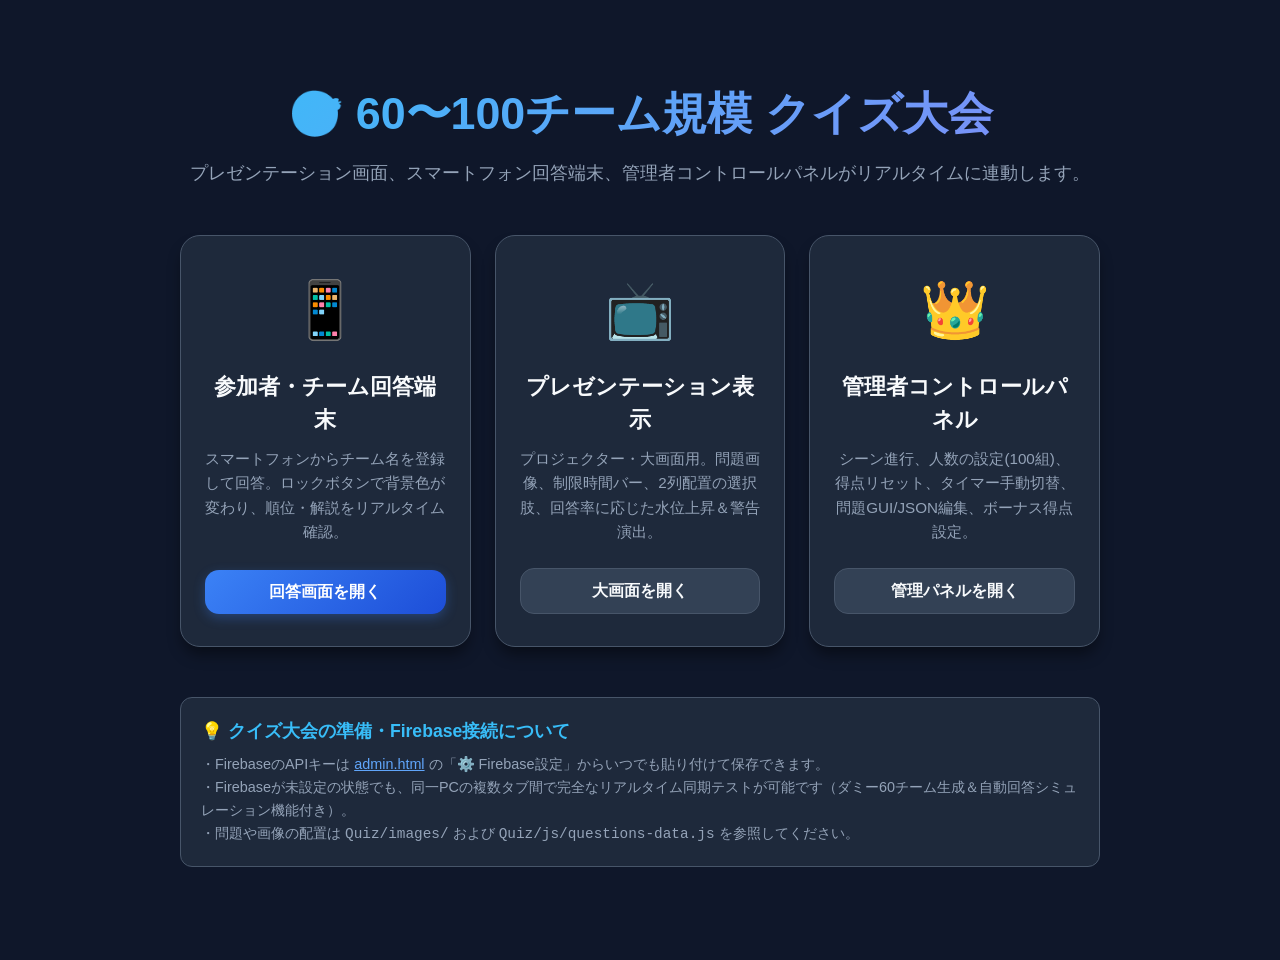
==== Quiz/index.html @ efd76987 "first commit" ====
<!DOCTYPE html>
<html lang="ja">
<head>
  <meta charset="UTF-8">
  <meta name="viewport" content="width=device-width, initial-scale=1.0">
  <title>クイズ大会 一括管理システム</title>
  <link rel="stylesheet" href="css/common.css">
  <style>
    .portal-container {
      max-width: 960px;
      margin: 60px auto;
      padding: 20px;
      text-align: center;
    }
    .portal-title {
      font-size: 2.8rem;
      font-weight: 900;
      margin-bottom: 12px;
      background: linear-gradient(135deg, #38bdf8, #818cf8);
      -webkit-background-clip: text;
      -webkit-text-fill-color: transparent;
    }
    .portal-desc {
      color: var(--text-muted);
      font-size: 1.15rem;
      margin-bottom: 48px;
    }
    .portal-grid {
      display: grid;
      grid-template-columns: repeat(auto-fit, minmax(280px, 1fr));
      gap: 24px;
    }
    .portal-card {
      background: var(--bg-secondary);
      border: 1px solid var(--border-color);
      border-radius: var(--radius-lg);
      padding: 32px 24px;
      display: flex;
      flex-direction: column;
      align-items: center;
      text-decoration: none;
      color: inherit;
      box-shadow: var(--shadow-lg);
      transition: all 0.3s ease;
    }
    .portal-card:hover {
      transform: translateY(-6px);
      border-color: var(--primary);
      box-shadow: 0 12px 24px rgba(59, 130, 246, 0.25);
    }
    .portal-icon {
      font-size: 3.5rem;
      margin-bottom: 18px;
    }
    .portal-card-title {
      font-size: 1.4rem;
      font-weight: 800;
      margin-bottom: 10px;
    }
    .portal-card-desc {
      font-size: 0.95rem;
      color: var(--text-muted);
      line-height: 1.6;
      margin-bottom: 24px;
      flex: 1;
    }
    .portal-badge {
      font-size: 0.85rem;
      padding: 4px 12px;
      border-radius: var(--radius-full);
      background: #334155;
      color: #38bdf8;
      font-weight: 700;
    }
  </style>
</head>
<body>
  <div class="portal-container">
    <h1 class="portal-title">🎯 60〜100チーム規模 クイズ大会</h1>
    <p class="portal-desc">
      プレゼンテーション画面、スマートフォン回答端末、管理者コントロールパネルがリアルタイムに連動します。
    </p>

    <div class="portal-grid">
      
      <!-- 参加者端末 -->
      <a href="player.html" class="portal-card">
        <div class="portal-icon">📱</div>
        <div class="portal-card-title">参加者・チーム回答端末</div>
        <div class="portal-card-desc">
          スマートフォンからチーム名を登録して回答。ロックボタンで背景色が変わり、順位・解説をリアルタイム確認。
        </div>
        <span class="btn btn-primary" style="width: 100%;">回答画面を開く</span>
      </a>

      <!-- プレゼンテーション表示 -->
      <a href="presentation.html" target="_blank" class="portal-card">
        <div class="portal-icon">📺</div>
        <div class="portal-card-title">プレゼンテーション表示</div>
        <div class="portal-card-desc">
          プロジェクター・大画面用。問題画像、制限時間バー、2列配置の選択肢、回答率に応じた水位上昇＆警告演出。
        </div>
        <span class="btn btn-secondary" style="width: 100%;">大画面を開く</span>
      </a>

      <!-- 管理者コントロール -->
      <a href="admin.html" target="_blank" class="portal-card">
        <div class="portal-icon">👑</div>
        <div class="portal-card-title">管理者コントロールパネル</div>
        <div class="portal-card-desc">
          シーン進行、人数の設定(100組)、得点リセット、タイマー手動切替、問題GUI/JSON編集、ボーナス得点設定。
        </div>
        <span class="btn btn-secondary" style="width: 100%;">管理パネルを開く</span>
      </a>

    </div>

    <div style="margin-top: 50px; padding: 20px; background: #1e293b; border-radius: 12px; border: 1px solid #475569; text-align: left;">
      <h3 style="margin-bottom: 8px; font-size: 1.1rem; color: #38bdf8;">💡 クイズ大会の準備・Firebase接続について</h3>
      <p style="font-size: 0.9rem; color: #94a3b8; line-height: 1.6;">
        ・FirebaseのAPIキーは <a href="admin.html" style="color: #60a5fa;">admin.html</a> の「⚙️ Firebase設定」からいつでも貼り付けて保存できます。<br>
        ・Firebaseが未設定の状態でも、同一PCの複数タブ間で完全なリアルタイム同期テストが可能です（ダミー60チーム生成＆自動回答シミュレーション機能付き）。<br>
        ・問題や画像の配置は <code>Quiz/images/</code> および <code>Quiz/js/questions-data.js</code> を参照してください。
      </p>
    </div>
  </div>
</body>
</html>
---- Quiz/css/common.css ----
/* =========================================================
   クイズ大会Webアプリ 共通CSS
   ========================================================= */

:root {
  /* 選択肢カラー指定 (1: 赤, 2: 青, 3: 黄色, 4: 緑, 5: 水色, 6: 紫) */
  --opt-1: #e53e3e;
  --opt-1-dark: #b91c1c;
  --opt-1-bg: rgba(229, 62, 62, 0.15);

  --opt-2: #2563eb;
  --opt-2-dark: #1d4ed8;
  --opt-2-bg: rgba(37, 99, 235, 0.15);

  --opt-3: #d97706;
  --opt-3-dark: #b45309;
  --opt-3-bg: rgba(217, 119, 6, 0.15);

  --opt-4: #16a34a;
  --opt-4-dark: #15803d;
  --opt-4-bg: rgba(22, 163, 74, 0.15);

  --opt-5: #0284c7;
  --opt-5-dark: #0369a1;
  --opt-5-bg: rgba(2, 132, 199, 0.15);

  --opt-6: #9333ea;
  --opt-6-dark: #7e22ce;
  --opt-6-bg: rgba(147, 51, 234, 0.15);

  /* システムテーマカラー */
  --bg-primary: #0f172a;
  --bg-secondary: #1e293b;
  --bg-card: #334155;
  --text-main: #f8fafc;
  --text-muted: #94a3b8;
  --border-color: #475569;
  --primary: #3b82f6;
  --primary-hover: #1d4ed8;
  --accent: #f59e0b;
  --success: #10b981;
  --danger: #ef4444;

  --shadow-sm: 0 1px 2px 0 rgba(0, 0, 0, 0.25);
  --shadow-md: 0 4px 6px -1px rgba(0, 0, 0, 0.35);
  --shadow-lg: 0 10px 15px -3px rgba(0, 0, 0, 0.45);
  --shadow-xl: 0 20px 25px -5px rgba(0, 0, 0, 0.55);

  --radius-sm: 8px;
  --radius-md: 14px;
  --radius-lg: 20px;
  --radius-full: 9999px;
}

* {
  box-sizing: border-box;
  margin: 0;
  padding: 0;
  -webkit-tap-highlight-color: transparent;
}

body {
  font-family: -apple-system, BlinkMacSystemFont, "Segoe UI", Roboto, "Hiragino Sans", "Hiragino Kaku Gothic ProN", "Yu Gothic", sans-serif;
  background-color: var(--bg-primary);
  color: var(--text-main);
  min-height: 100vh;
  line-height: 1.5;
  overflow-x: hidden;
}

/* 汎用ボタンスタイル */
.btn {
  display: inline-flex;
  align-items: center;
  justify-content: center;
  gap: 8px;
  padding: 10px 20px;
  font-size: 1rem;
  font-weight: 600;
  border-radius: var(--radius-md);
  border: none;
  cursor: pointer;
  transition: all 0.2s ease;
  text-decoration: none;
}

.btn:active {
  transform: scale(0.98);
}

.btn-primary {
  background: linear-gradient(135deg, #3b82f6, #1d4ed8);
  color: white;
  box-shadow: 0 4px 12px rgba(59, 130, 246, 0.3);
}
.btn-primary:hover {
  background: linear-gradient(135deg, #2563eb, #1e40af);
}

.btn-success {
  background: linear-gradient(135deg, #10b981, #059669);
  color: white;
}
.btn-danger {
  background: linear-gradient(135deg, #ef4444, #dc2626);
  color: white;
}
.btn-secondary {
  background: var(--bg-card);
  color: var(--text-main);
  border: 1px solid var(--border-color);
}
.btn-secondary:hover {
  background: #475569;
}

/* モーダル */
.modal-overlay {
  position: fixed;
  top: 0;
  left: 0;
  right: 0;
  bottom: 0;
  background: rgba(0, 0, 0, 0.75);
  backdrop-filter: blur(4px);
  display: flex;
  align-items: center;
  justify-content: center;
  z-index: 1000;
  opacity: 0;
  pointer-events: none;
  transition: opacity 0.25s ease;
}

.modal-overlay.active {
  opacity: 1;
  pointer-events: auto;
}

.modal-card {
  background: var(--bg-secondary);
  border: 1px solid var(--border-color);
  border-radius: var(--radius-lg);
  padding: 24px;
  max-width: 600px;
  width: 90%;
  max-height: 85vh;
  overflow-y: auto;
  box-shadow: var(--shadow-xl);
}

.modal-header {
  display: flex;
  justify-content: space-between;
  align-items: center;
  margin-bottom: 20px;
}

.modal-header h2 {
  font-size: 1.3rem;
  font-weight: 700;
}

.modal-close {
  background: none;
  border: none;
  color: var(--text-muted);
  font-size: 1.5rem;
  cursor: pointer;
}
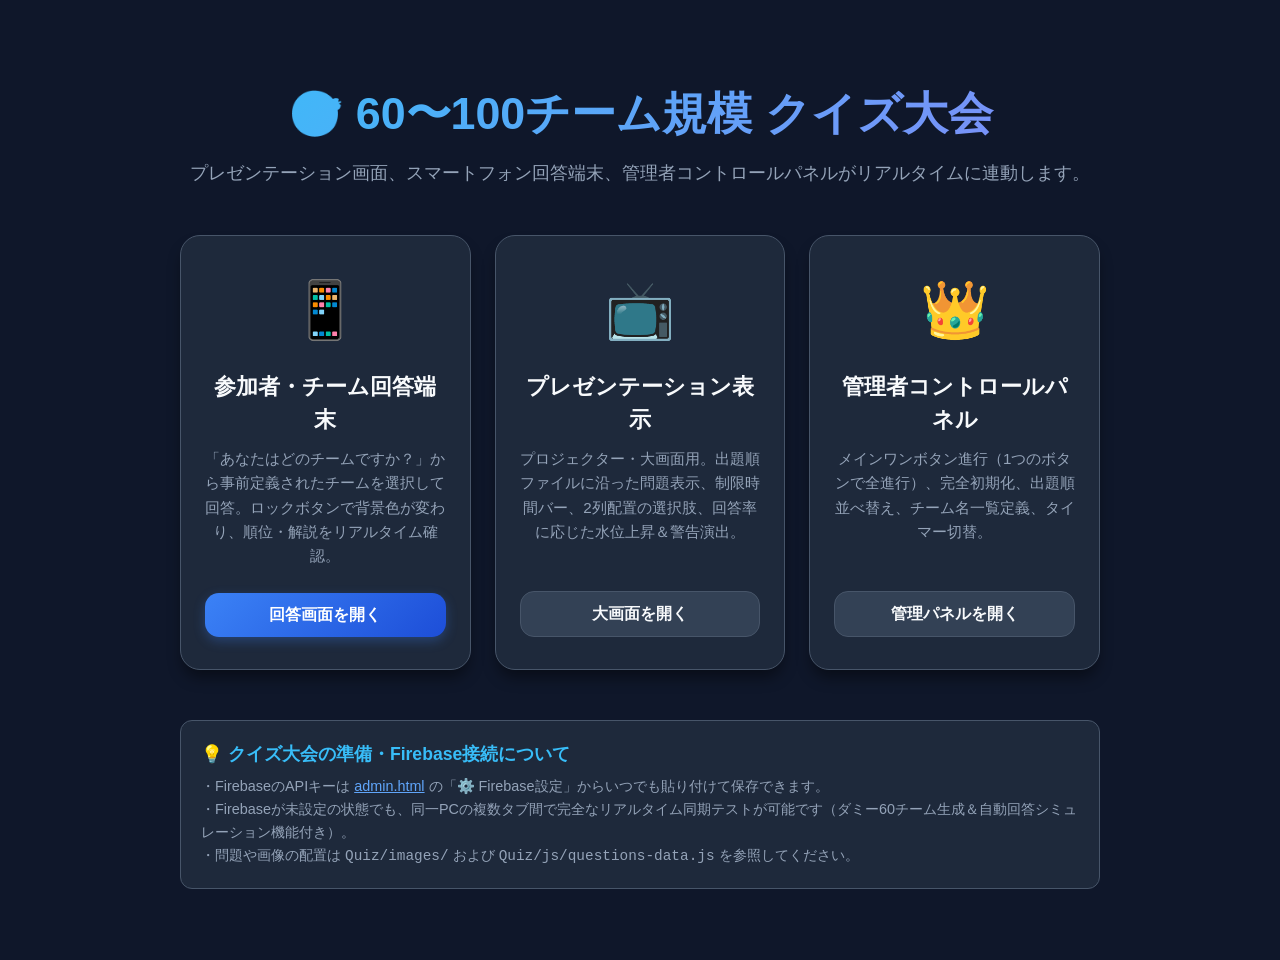
==== commit 2921daaf: "ああ" ====
--- a/Quiz/index.html
+++ b/Quiz/index.html
@@ -88,7 +88,7 @@
         <div class="portal-icon">📱</div>
         <div class="portal-card-title">参加者・チーム回答端末</div>
         <div class="portal-card-desc">
-          スマートフォンからチーム名を登録して回答。ロックボタンで背景色が変わり、順位・解説をリアルタイム確認。
+          「あなたはどのチームですか？」から事前定義されたチームを選択して回答。ロックボタンで背景色が変わり、順位・解説をリアルタイム確認。
         </div>
         <span class="btn btn-primary" style="width: 100%;">回答画面を開く</span>
       </a>
@@ -98,7 +98,7 @@
         <div class="portal-icon">📺</div>
         <div class="portal-card-title">プレゼンテーション表示</div>
         <div class="portal-card-desc">
-          プロジェクター・大画面用。問題画像、制限時間バー、2列配置の選択肢、回答率に応じた水位上昇＆警告演出。
+          プロジェクター・大画面用。出題順ファイルに沿った問題表示、制限時間バー、2列配置の選択肢、回答率に応じた水位上昇＆警告演出。
         </div>
         <span class="btn btn-secondary" style="width: 100%;">大画面を開く</span>
       </a>
@@ -108,7 +108,7 @@
         <div class="portal-icon">👑</div>
         <div class="portal-card-title">管理者コントロールパネル</div>
         <div class="portal-card-desc">
-          シーン進行、人数の設定(100組)、得点リセット、タイマー手動切替、問題GUI/JSON編集、ボーナス得点設定。
+          メインワンボタン進行（1つのボタンで全進行）、完全初期化、出題順並べ替え、チーム名一覧定義、タイマー切替。
         </div>
         <span class="btn btn-secondary" style="width: 100%;">管理パネルを開く</span>
       </a>
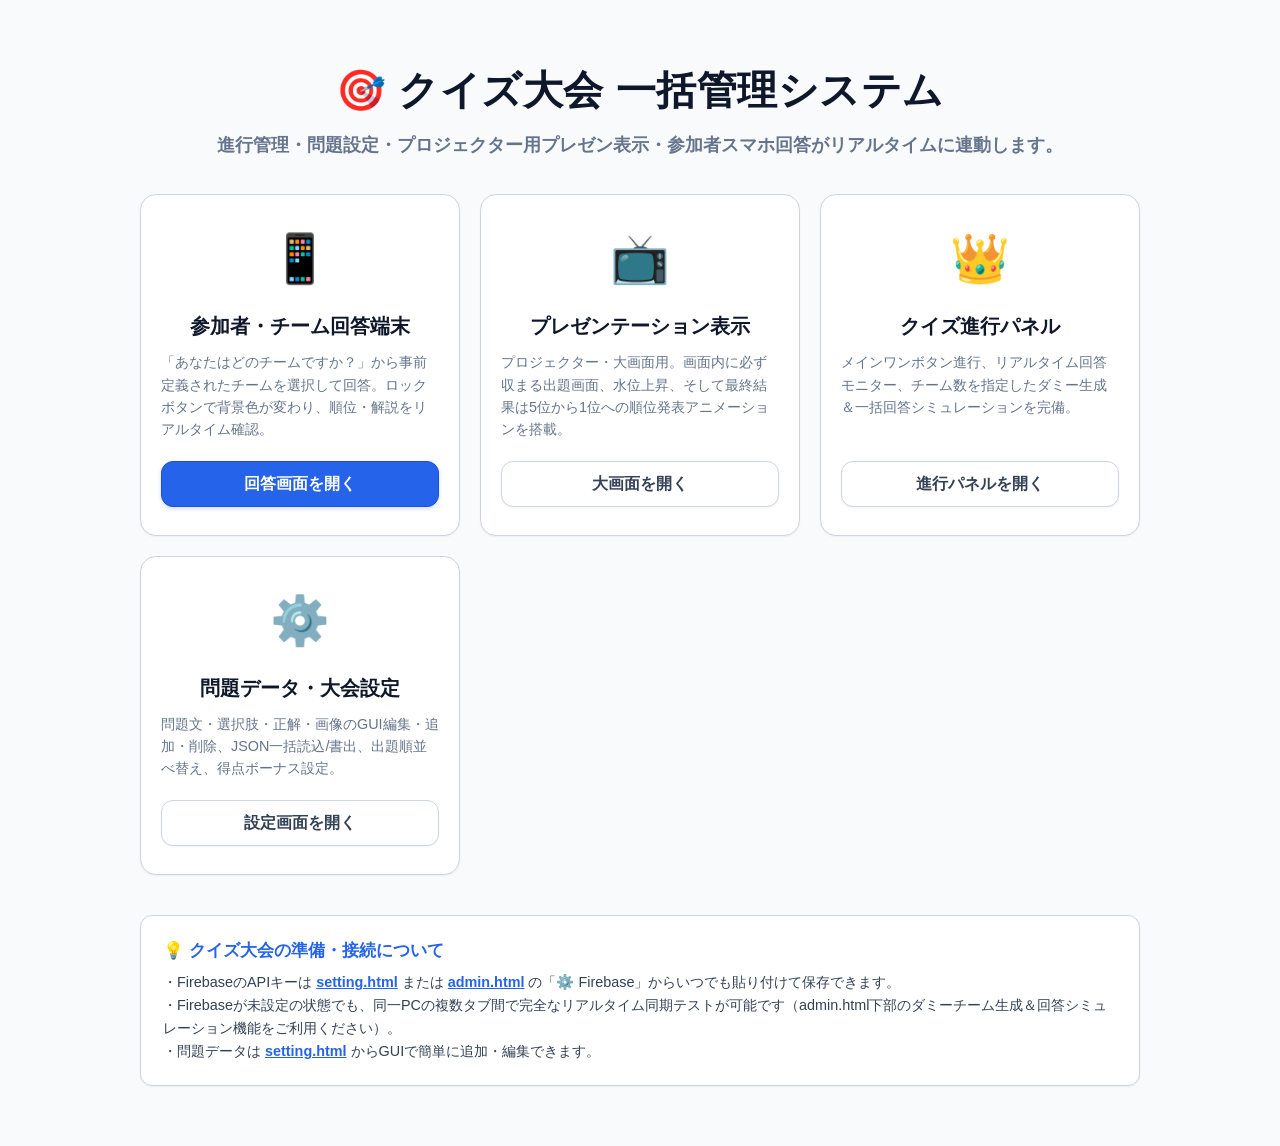
==== commit 2a97e8b8: "a" ====
--- a/Quiz/index.html
+++ b/Quiz/index.html
@@ -6,79 +6,97 @@
   <title>クイズ大会 一括管理システム</title>
   <link rel="stylesheet" href="css/common.css">
   <style>
+    body {
+      background-color: #f8fafc;
+      color: #0f172a;
+    }
     .portal-container {
-      max-width: 960px;
-      margin: 60px auto;
+      max-width: 1040px;
+      margin: 40px auto;
       padding: 20px;
       text-align: center;
     }
     .portal-title {
-      font-size: 2.8rem;
+      font-size: 2.5rem;
       font-weight: 900;
       margin-bottom: 12px;
-      background: linear-gradient(135deg, #38bdf8, #818cf8);
-      -webkit-background-clip: text;
-      -webkit-text-fill-color: transparent;
+      color: #0f172a;
+      letter-spacing: 0.5px;
     }
     .portal-desc {
-      color: var(--text-muted);
-      font-size: 1.15rem;
-      margin-bottom: 48px;
+      color: #64748b;
+      font-size: 1.1rem;
+      font-weight: 600;
+      margin-bottom: 36px;
     }
     .portal-grid {
       display: grid;
-      grid-template-columns: repeat(auto-fit, minmax(280px, 1fr));
-      gap: 24px;
+      grid-template-columns: repeat(auto-fit, minmax(240px, 1fr));
+      gap: 20px;
     }
     .portal-card {
-      background: var(--bg-secondary);
-      border: 1px solid var(--border-color);
+      background: #ffffff;
+      border: 1.5px solid #cbd5e1;
       border-radius: var(--radius-lg);
-      padding: 32px 24px;
+      padding: 28px 20px;
       display: flex;
       flex-direction: column;
       align-items: center;
       text-decoration: none;
       color: inherit;
-      box-shadow: var(--shadow-lg);
-      transition: all 0.3s ease;
+      box-shadow: var(--shadow-sm);
+      transition: all 0.2s ease;
     }
     .portal-card:hover {
-      transform: translateY(-6px);
+      transform: translateY(-4px);
       border-color: var(--primary);
-      box-shadow: 0 12px 24px rgba(59, 130, 246, 0.25);
+      box-shadow: 0 10px 20px rgba(37, 99, 235, 0.12);
     }
     .portal-icon {
-      font-size: 3.5rem;
-      margin-bottom: 18px;
+      font-size: 3rem;
+      margin-bottom: 16px;
     }
     .portal-card-title {
-      font-size: 1.4rem;
+      font-size: 1.25rem;
       font-weight: 800;
       margin-bottom: 10px;
+      color: #0f172a;
     }
     .portal-card-desc {
-      font-size: 0.95rem;
-      color: var(--text-muted);
+      font-size: 0.9rem;
+      color: #64748b;
+      line-height: 1.55;
+      margin-bottom: 20px;
+      flex: 1;
+      text-align: left;
+    }
+    .info-card {
+      margin-top: 40px;
+      padding: 22px;
+      background: #ffffff;
+      border-radius: 12px;
+      border: 1.5px solid #cbd5e1;
+      text-align: left;
+      box-shadow: var(--shadow-sm);
+    }
+    .info-card h3 {
+      margin-bottom: 8px;
+      font-size: 1.05rem;
+      font-weight: 800;
+      color: #2563eb;
+    }
+    .info-card p {
+      font-size: 0.9rem;
+      color: #334155;
       line-height: 1.6;
-      margin-bottom: 24px;
-      flex: 1;
-    }
-    .portal-badge {
-      font-size: 0.85rem;
-      padding: 4px 12px;
-      border-radius: var(--radius-full);
-      background: #334155;
-      color: #38bdf8;
-      font-weight: 700;
     }
   </style>
 </head>
 <body>
   <div class="portal-container">
-    <h1 class="portal-title">🎯 60〜100チーム規模 クイズ大会</h1>
+    <h1 class="portal-title">🎯 クイズ大会 一括管理システム</h1>
     <p class="portal-desc">
-      プレゼンテーション画面、スマートフォン回答端末、管理者コントロールパネルがリアルタイムに連動します。
+      進行管理・問題設定・プロジェクター用プレゼン表示・参加者スマホ回答がリアルタイムに連動します。
     </p>
 
     <div class="portal-grid">
@@ -98,29 +116,39 @@
         <div class="portal-icon">📺</div>
         <div class="portal-card-title">プレゼンテーション表示</div>
         <div class="portal-card-desc">
-          プロジェクター・大画面用。出題順ファイルに沿った問題表示、制限時間バー、2列配置の選択肢、回答率に応じた水位上昇＆警告演出。
+          プロジェクター・大画面用。画面内に必ず収まる出題画面、水位上昇、そして最終結果は5位から1位への順位発表アニメーションを搭載。
         </div>
         <span class="btn btn-secondary" style="width: 100%;">大画面を開く</span>
       </a>
 
-      <!-- 管理者コントロール -->
+      <!-- 進行コントロール -->
       <a href="admin.html" target="_blank" class="portal-card">
         <div class="portal-icon">👑</div>
-        <div class="portal-card-title">管理者コントロールパネル</div>
+        <div class="portal-card-title">クイズ進行パネル</div>
         <div class="portal-card-desc">
-          メインワンボタン進行（1つのボタンで全進行）、完全初期化、出題順並べ替え、チーム名一覧定義、タイマー切替。
+          メインワンボタン進行、リアルタイム回答モニター、チーム数を指定したダミー生成＆一括回答シミュレーションを完備。
         </div>
-        <span class="btn btn-secondary" style="width: 100%;">管理パネルを開く</span>
+        <span class="btn btn-secondary" style="width: 100%;">進行パネルを開く</span>
+      </a>
+
+      <!-- 問題・大会設定 -->
+      <a href="setting.html" target="_blank" class="portal-card">
+        <div class="portal-icon">⚙️</div>
+        <div class="portal-card-title">問題データ・大会設定</div>
+        <div class="portal-card-desc">
+          問題文・選択肢・正解・画像のGUI編集・追加・削除、JSON一括読込/書出、出題順並べ替え、得点ボーナス設定。
+        </div>
+        <span class="btn btn-secondary" style="width: 100%;">設定画面を開く</span>
       </a>
 
     </div>
 
-    <div style="margin-top: 50px; padding: 20px; background: #1e293b; border-radius: 12px; border: 1px solid #475569; text-align: left;">
-      <h3 style="margin-bottom: 8px; font-size: 1.1rem; color: #38bdf8;">💡 クイズ大会の準備・Firebase接続について</h3>
-      <p style="font-size: 0.9rem; color: #94a3b8; line-height: 1.6;">
-        ・FirebaseのAPIキーは <a href="admin.html" style="color: #60a5fa;">admin.html</a> の「⚙️ Firebase設定」からいつでも貼り付けて保存できます。<br>
-        ・Firebaseが未設定の状態でも、同一PCの複数タブ間で完全なリアルタイム同期テストが可能です（ダミー60チーム生成＆自動回答シミュレーション機能付き）。<br>
-        ・問題や画像の配置は <code>Quiz/images/</code> および <code>Quiz/js/questions-data.js</code> を参照してください。
+    <div class="info-card">
+      <h3>💡 クイズ大会の準備・接続について</h3>
+      <p>
+        ・FirebaseのAPIキーは <a href="setting.html" style="color: #2563eb; font-weight: 700;">setting.html</a> または <a href="admin.html" style="color: #2563eb; font-weight: 700;">admin.html</a> の「⚙️ Firebase」からいつでも貼り付けて保存できます。<br>
+        ・Firebaseが未設定の状態でも、同一PCの複数タブ間で完全なリアルタイム同期テストが可能です（admin.html下部のダミーチーム生成＆回答シミュレーション機能をご利用ください）。<br>
+        ・問題データは <a href="setting.html" style="color: #2563eb; font-weight: 700;">setting.html</a> からGUIで簡単に追加・編集できます。
       </p>
     </div>
   </div>
--- a/Quiz/css/common.css
+++ b/Quiz/css/common.css
@@ -1,54 +1,61 @@
 /* =========================================================
-   クイズ大会Webアプリ 共通CSS
+   クイズ大会Webアプリ 共通CSS (白基調・メリハリ・ソリッドデザイン)
    ========================================================= */
 
 :root {
   /* 選択肢カラー指定 (1: 赤, 2: 青, 3: 黄色, 4: 緑, 5: 水色, 6: 紫) */
-  --opt-1: #e53e3e;
+  --opt-1: #dc2626;
   --opt-1-dark: #b91c1c;
-  --opt-1-bg: rgba(229, 62, 62, 0.15);
+  --opt-1-bg: #fef2f2;
+  --opt-1-border: #f87171;
 
   --opt-2: #2563eb;
   --opt-2-dark: #1d4ed8;
-  --opt-2-bg: rgba(37, 99, 235, 0.15);
+  --opt-2-bg: #eff6ff;
+  --opt-2-border: #60a5fa;
 
   --opt-3: #d97706;
   --opt-3-dark: #b45309;
-  --opt-3-bg: rgba(217, 119, 6, 0.15);
+  --opt-3-bg: #fffbeb;
+  --opt-3-border: #fbbf24;
 
   --opt-4: #16a34a;
   --opt-4-dark: #15803d;
-  --opt-4-bg: rgba(22, 163, 74, 0.15);
+  --opt-4-bg: #f0fdf4;
+  --opt-4-border: #4ade80;
 
   --opt-5: #0284c7;
   --opt-5-dark: #0369a1;
-  --opt-5-bg: rgba(2, 132, 199, 0.15);
-
-  --opt-6: #9333ea;
-  --opt-6-dark: #7e22ce;
-  --opt-6-bg: rgba(147, 51, 234, 0.15);
-
-  /* システムテーマカラー */
-  --bg-primary: #0f172a;
-  --bg-secondary: #1e293b;
-  --bg-card: #334155;
-  --text-main: #f8fafc;
-  --text-muted: #94a3b8;
-  --border-color: #475569;
-  --primary: #3b82f6;
+  --opt-5-bg: #f0f9ff;
+  --opt-5-border: #38bdf8;
+
+  --opt-6: #7c3aed;
+  --opt-6-dark: #6d28d9;
+  --opt-6-bg: #faf5ff;
+  --opt-6-border: #a78bfa;
+
+  /* システムテーマカラー (白基調・ソリッド) */
+  --bg-primary: #f8fafc;
+  --bg-secondary: #ffffff;
+  --bg-card: #ffffff;
+  --text-main: #0f172a;
+  --text-muted: #64748b;
+  --border-color: #e2e8f0;
+  --border-strong: #cbd5e1;
+  --primary: #2563eb;
   --primary-hover: #1d4ed8;
-  --accent: #f59e0b;
-  --success: #10b981;
-  --danger: #ef4444;
-
-  --shadow-sm: 0 1px 2px 0 rgba(0, 0, 0, 0.25);
-  --shadow-md: 0 4px 6px -1px rgba(0, 0, 0, 0.35);
-  --shadow-lg: 0 10px 15px -3px rgba(0, 0, 0, 0.45);
-  --shadow-xl: 0 20px 25px -5px rgba(0, 0, 0, 0.55);
+  --accent: #d97706;
+  --success: #16a34a;
+  --danger: #dc2626;
+
+  --shadow-sm: 0 1px 2px 0 rgba(0, 0, 0, 0.05);
+  --shadow-md: 0 4px 6px -1px rgba(0, 0, 0, 0.08), 0 2px 4px -2px rgba(0, 0, 0, 0.04);
+  --shadow-lg: 0 10px 15px -3px rgba(0, 0, 0, 0.08), 0 4px 6px -4px rgba(0, 0, 0, 0.04);
+  --shadow-xl: 0 20px 25px -5px rgba(0, 0, 0, 0.1), 0 8px 10px -6px rgba(0, 0, 0, 0.04);
 
   --radius-sm: 8px;
-  --radius-md: 14px;
-  --radius-lg: 20px;
+  --radius-md: 12px;
+  --radius-lg: 16px;
   --radius-full: 9999px;
 }
 
@@ -68,7 +75,7 @@
   overflow-x: hidden;
 }
 
-/* 汎用ボタンスタイル */
+/* 汎用ボタンスタイル (グラデーションなし・ソリッド) */
 .btn {
   display: inline-flex;
   align-items: center;
@@ -76,11 +83,11 @@
   gap: 8px;
   padding: 10px 20px;
   font-size: 1rem;
-  font-weight: 600;
+  font-weight: 700;
   border-radius: var(--radius-md);
-  border: none;
+  border: 1px solid transparent;
   cursor: pointer;
-  transition: all 0.2s ease;
+  transition: background-color 0.15s ease, border-color 0.15s ease, transform 0.1s ease, box-shadow 0.15s ease;
   text-decoration: none;
 }
 
@@ -89,29 +96,82 @@
 }
 
 .btn-primary {
-  background: linear-gradient(135deg, #3b82f6, #1d4ed8);
-  color: white;
-  box-shadow: 0 4px 12px rgba(59, 130, 246, 0.3);
+  background-color: var(--primary);
+  color: #ffffff;
+  border-color: var(--primary-hover);
+  box-shadow: 0 2px 4px rgba(37, 99, 235, 0.2);
 }
 .btn-primary:hover {
-  background: linear-gradient(135deg, #2563eb, #1e40af);
+  background-color: var(--primary-hover);
 }
 
 .btn-success {
-  background: linear-gradient(135deg, #10b981, #059669);
-  color: white;
-}
+  background-color: var(--success);
+  color: #ffffff;
+  border-color: #15803d;
+  box-shadow: 0 2px 4px rgba(22, 163, 74, 0.2);
+}
+.btn-success:hover {
+  background-color: #15803d;
+}
+
 .btn-danger {
-  background: linear-gradient(135deg, #ef4444, #dc2626);
-  color: white;
-}
+  background-color: var(--danger);
+  color: #ffffff;
+  border-color: #b91c1c;
+  box-shadow: 0 2px 4px rgba(220, 38, 38, 0.2);
+}
+.btn-danger:hover {
+  background-color: #b91c1c;
+}
+
 .btn-secondary {
-  background: var(--bg-card);
-  color: var(--text-main);
-  border: 1px solid var(--border-color);
+  background-color: #ffffff;
+  color: #334155;
+  border: 1px solid var(--border-strong);
+  box-shadow: var(--shadow-sm);
 }
 .btn-secondary:hover {
-  background: #475569;
+  background-color: #f1f5f9;
+  border-color: #94a3b8;
+  color: #0f172a;
+}
+
+/* フォーム共通スタイル */
+.form-group {
+  margin-bottom: 16px;
+}
+
+.form-label {
+  display: block;
+  font-size: 0.9rem;
+  font-weight: 700;
+  color: #334155;
+  margin-bottom: 6px;
+}
+
+.form-input,
+.form-textarea,
+.q-select-dropdown,
+.register-input {
+  width: 100%;
+  padding: 10px 14px;
+  background-color: #ffffff;
+  border: 1.5px solid var(--border-strong);
+  border-radius: var(--radius-sm);
+  color: #0f172a;
+  font-size: 1rem;
+  font-family: inherit;
+  transition: border-color 0.15s ease, box-shadow 0.15s ease;
+}
+
+.form-input:focus,
+.form-textarea:focus,
+.q-select-dropdown:focus,
+.register-input:focus {
+  outline: none;
+  border-color: var(--primary);
+  box-shadow: 0 0 0 3px rgba(37, 99, 235, 0.15);
 }
 
 /* モーダル */
@@ -121,15 +181,15 @@
   left: 0;
   right: 0;
   bottom: 0;
-  background: rgba(0, 0, 0, 0.75);
-  backdrop-filter: blur(4px);
+  background: rgba(15, 23, 42, 0.6);
+  backdrop-filter: blur(3px);
   display: flex;
   align-items: center;
   justify-content: center;
   z-index: 1000;
   opacity: 0;
   pointer-events: none;
-  transition: opacity 0.25s ease;
+  transition: opacity 0.2s ease;
 }
 
 .modal-overlay.active {
@@ -138,8 +198,8 @@
 }
 
 .modal-card {
-  background: var(--bg-secondary);
-  border: 1px solid var(--border-color);
+  background: #ffffff;
+  border: 1px solid var(--border-strong);
   border-radius: var(--radius-lg);
   padding: 24px;
   max-width: 600px;
@@ -147,18 +207,22 @@
   max-height: 85vh;
   overflow-y: auto;
   box-shadow: var(--shadow-xl);
+  color: var(--text-main);
 }
 
 .modal-header {
   display: flex;
   justify-content: space-between;
   align-items: center;
-  margin-bottom: 20px;
+  margin-bottom: 18px;
+  padding-bottom: 12px;
+  border-bottom: 1px solid var(--border-color);
 }
 
 .modal-header h2 {
-  font-size: 1.3rem;
-  font-weight: 700;
+  font-size: 1.25rem;
+  font-weight: 800;
+  color: #0f172a;
 }
 
 .modal-close {
@@ -167,4 +231,10 @@
   color: var(--text-muted);
   font-size: 1.5rem;
   cursor: pointer;
-}
+  line-height: 1;
+  padding: 4px;
+}
+
+.modal-close:hover {
+  color: #0f172a;
+}
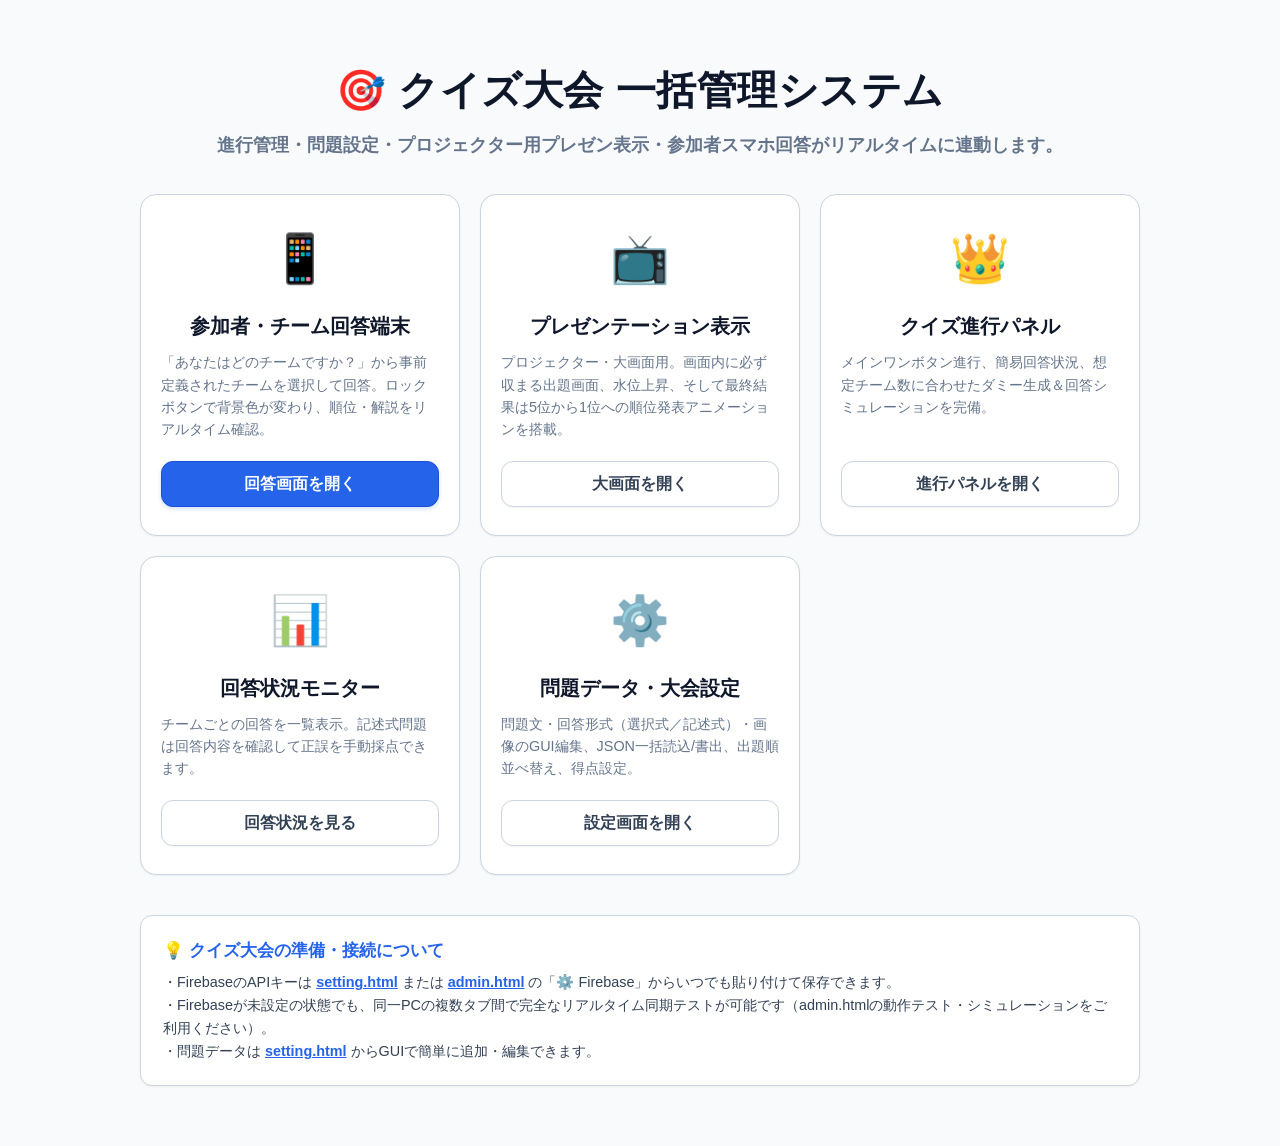
==== commit 9521ace3: "どうかな" ====
--- a/Quiz/index.html
+++ b/Quiz/index.html
@@ -126,9 +126,18 @@
         <div class="portal-icon">👑</div>
         <div class="portal-card-title">クイズ進行パネル</div>
         <div class="portal-card-desc">
-          メインワンボタン進行、リアルタイム回答モニター、チーム数を指定したダミー生成＆一括回答シミュレーションを完備。
+          メインワンボタン進行、簡易回答状況、想定チーム数に合わせたダミー生成＆回答シミュレーションを完備。
         </div>
         <span class="btn btn-secondary" style="width: 100%;">進行パネルを開く</span>
+      </a>
+
+      <a href="monitor.html" target="_blank" class="portal-card">
+        <div class="portal-icon">📊</div>
+        <div class="portal-card-title">回答状況モニター</div>
+        <div class="portal-card-desc">
+          チームごとの回答を一覧表示。記述式問題は回答内容を確認して正誤を手動採点できます。
+        </div>
+        <span class="btn btn-secondary" style="width: 100%;">回答状況を見る</span>
       </a>
 
       <!-- 問題・大会設定 -->
@@ -136,7 +145,7 @@
         <div class="portal-icon">⚙️</div>
         <div class="portal-card-title">問題データ・大会設定</div>
         <div class="portal-card-desc">
-          問題文・選択肢・正解・画像のGUI編集・追加・削除、JSON一括読込/書出、出題順並べ替え、得点ボーナス設定。
+          問題文・回答形式（選択式／記述式）・画像のGUI編集、JSON一括読込/書出、出題順並べ替え、得点設定。
         </div>
         <span class="btn btn-secondary" style="width: 100%;">設定画面を開く</span>
       </a>
@@ -147,7 +156,7 @@
       <h3>💡 クイズ大会の準備・接続について</h3>
       <p>
         ・FirebaseのAPIキーは <a href="setting.html" style="color: #2563eb; font-weight: 700;">setting.html</a> または <a href="admin.html" style="color: #2563eb; font-weight: 700;">admin.html</a> の「⚙️ Firebase」からいつでも貼り付けて保存できます。<br>
-        ・Firebaseが未設定の状態でも、同一PCの複数タブ間で完全なリアルタイム同期テストが可能です（admin.html下部のダミーチーム生成＆回答シミュレーション機能をご利用ください）。<br>
+        ・Firebaseが未設定の状態でも、同一PCの複数タブ間で完全なリアルタイム同期テストが可能です（admin.htmlの動作テスト・シミュレーションをご利用ください）。<br>
         ・問題データは <a href="setting.html" style="color: #2563eb; font-weight: 700;">setting.html</a> からGUIで簡単に追加・編集できます。
       </p>
     </div>
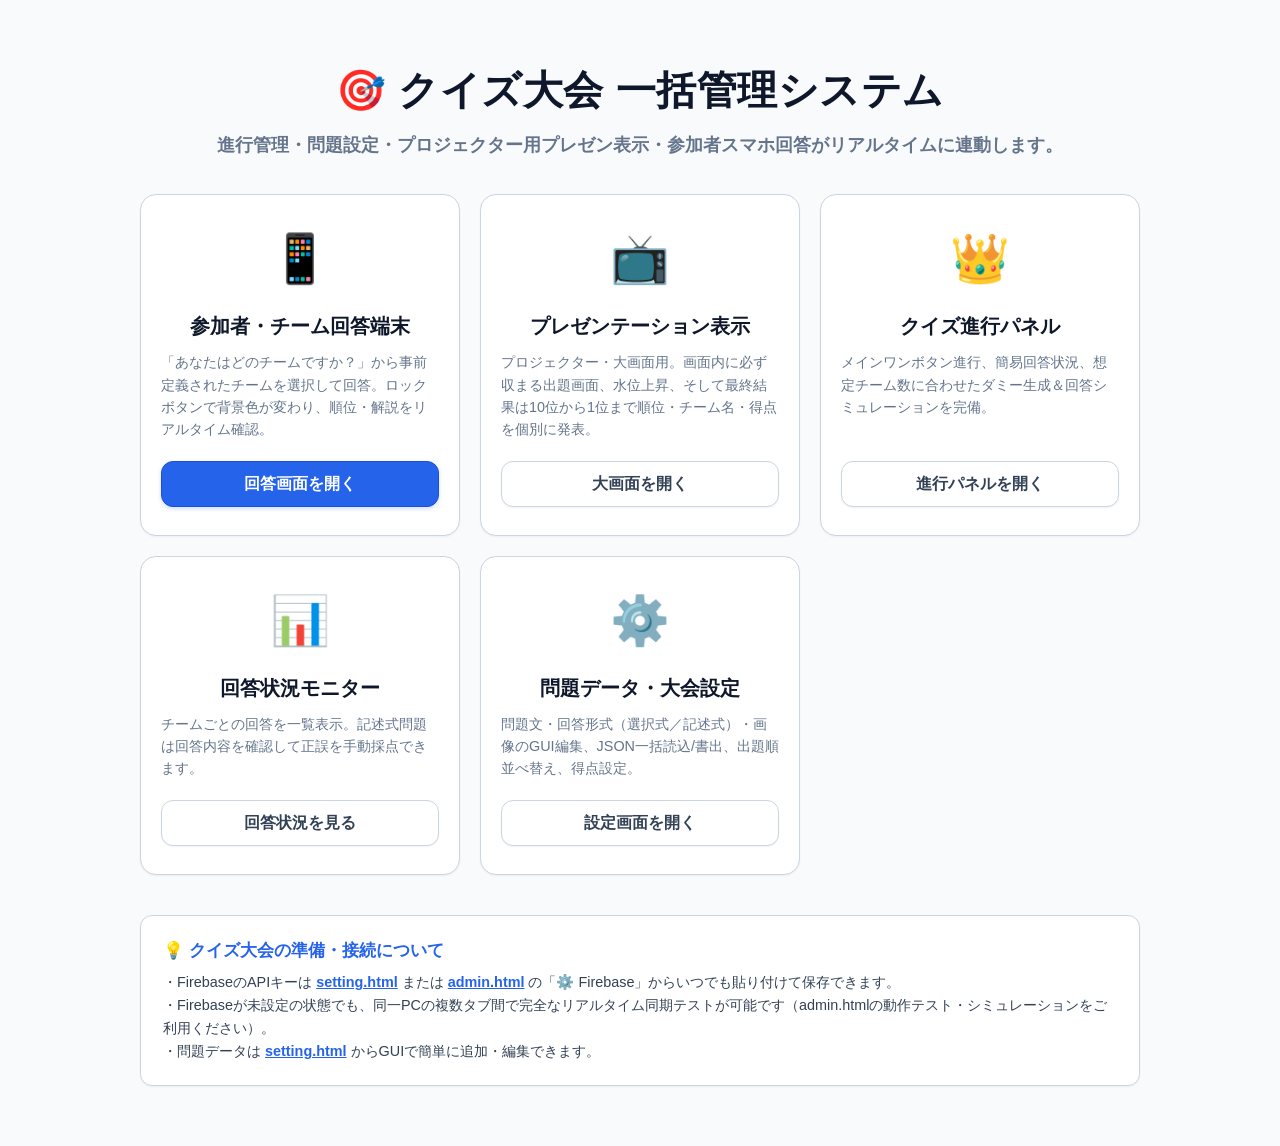
==== commit 13158bca: "どうかい" ====
--- a/Quiz/index.html
+++ b/Quiz/index.html
@@ -116,7 +116,7 @@
         <div class="portal-icon">📺</div>
         <div class="portal-card-title">プレゼンテーション表示</div>
         <div class="portal-card-desc">
-          プロジェクター・大画面用。画面内に必ず収まる出題画面、水位上昇、そして最終結果は5位から1位への順位発表アニメーションを搭載。
+          プロジェクター・大画面用。画面内に必ず収まる出題画面、水位上昇、そして最終結果は10位から1位まで順位・チーム名・得点を個別に発表。
         </div>
         <span class="btn btn-secondary" style="width: 100%;">大画面を開く</span>
       </a>
--- a/Quiz/css/common.css
+++ b/Quiz/css/common.css
@@ -3,7 +3,7 @@
    ========================================================= */
 
 :root {
-  /* 選択肢カラー指定 (1: 赤, 2: 青, 3: 黄色, 4: 緑, 5: 水色, 6: 紫) */
+  /* 選択肢カラー指定 (1: 赤, 2: 青, 3: 黄色, 4: 緑, 5: 水色, 6: 紫, 7: 桃, 8: 灰) */
   --opt-1: #dc2626;
   --opt-1-dark: #b91c1c;
   --opt-1-bg: #fef2f2;
@@ -33,6 +33,16 @@
   --opt-6-dark: #6d28d9;
   --opt-6-bg: #faf5ff;
   --opt-6-border: #a78bfa;
+
+  --opt-7: #db2777;
+  --opt-7-dark: #be185d;
+  --opt-7-bg: #fdf2f8;
+  --opt-7-border: #f472b6;
+
+  --opt-8: #475569;
+  --opt-8-dark: #334155;
+  --opt-8-bg: #f1f5f9;
+  --opt-8-border: #94a3b8;
 
   /* システムテーマカラー (白基調・ソリッド) */
   --bg-primary: #f8fafc;
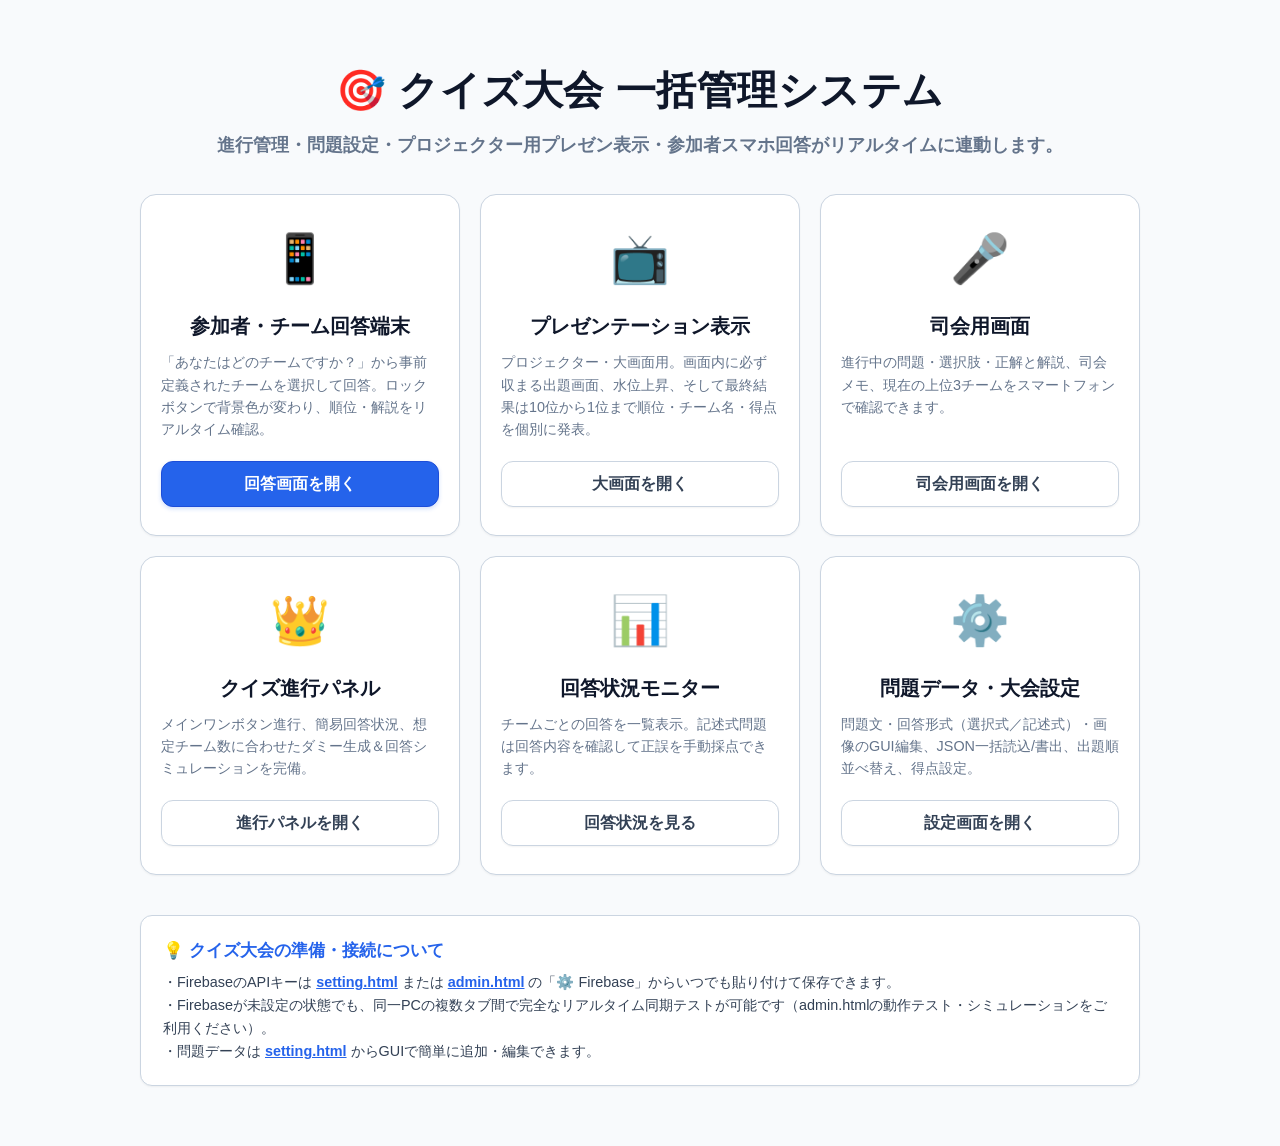
==== commit d51c29fe: "ほすと" ====
--- a/Quiz/index.html
+++ b/Quiz/index.html
@@ -121,6 +121,15 @@
         <span class="btn btn-secondary" style="width: 100%;">大画面を開く</span>
       </a>
 
+      <a href="host.html" target="_blank" class="portal-card">
+        <div class="portal-icon">🎤</div>
+        <div class="portal-card-title">司会用画面</div>
+        <div class="portal-card-desc">
+          進行中の問題・選択肢・正解と解説、司会メモ、現在の上位3チームをスマートフォンで確認できます。
+        </div>
+        <span class="btn btn-secondary" style="width: 100%;">司会用画面を開く</span>
+      </a>
+
       <!-- 進行コントロール -->
       <a href="admin.html" target="_blank" class="portal-card">
         <div class="portal-icon">👑</div>
